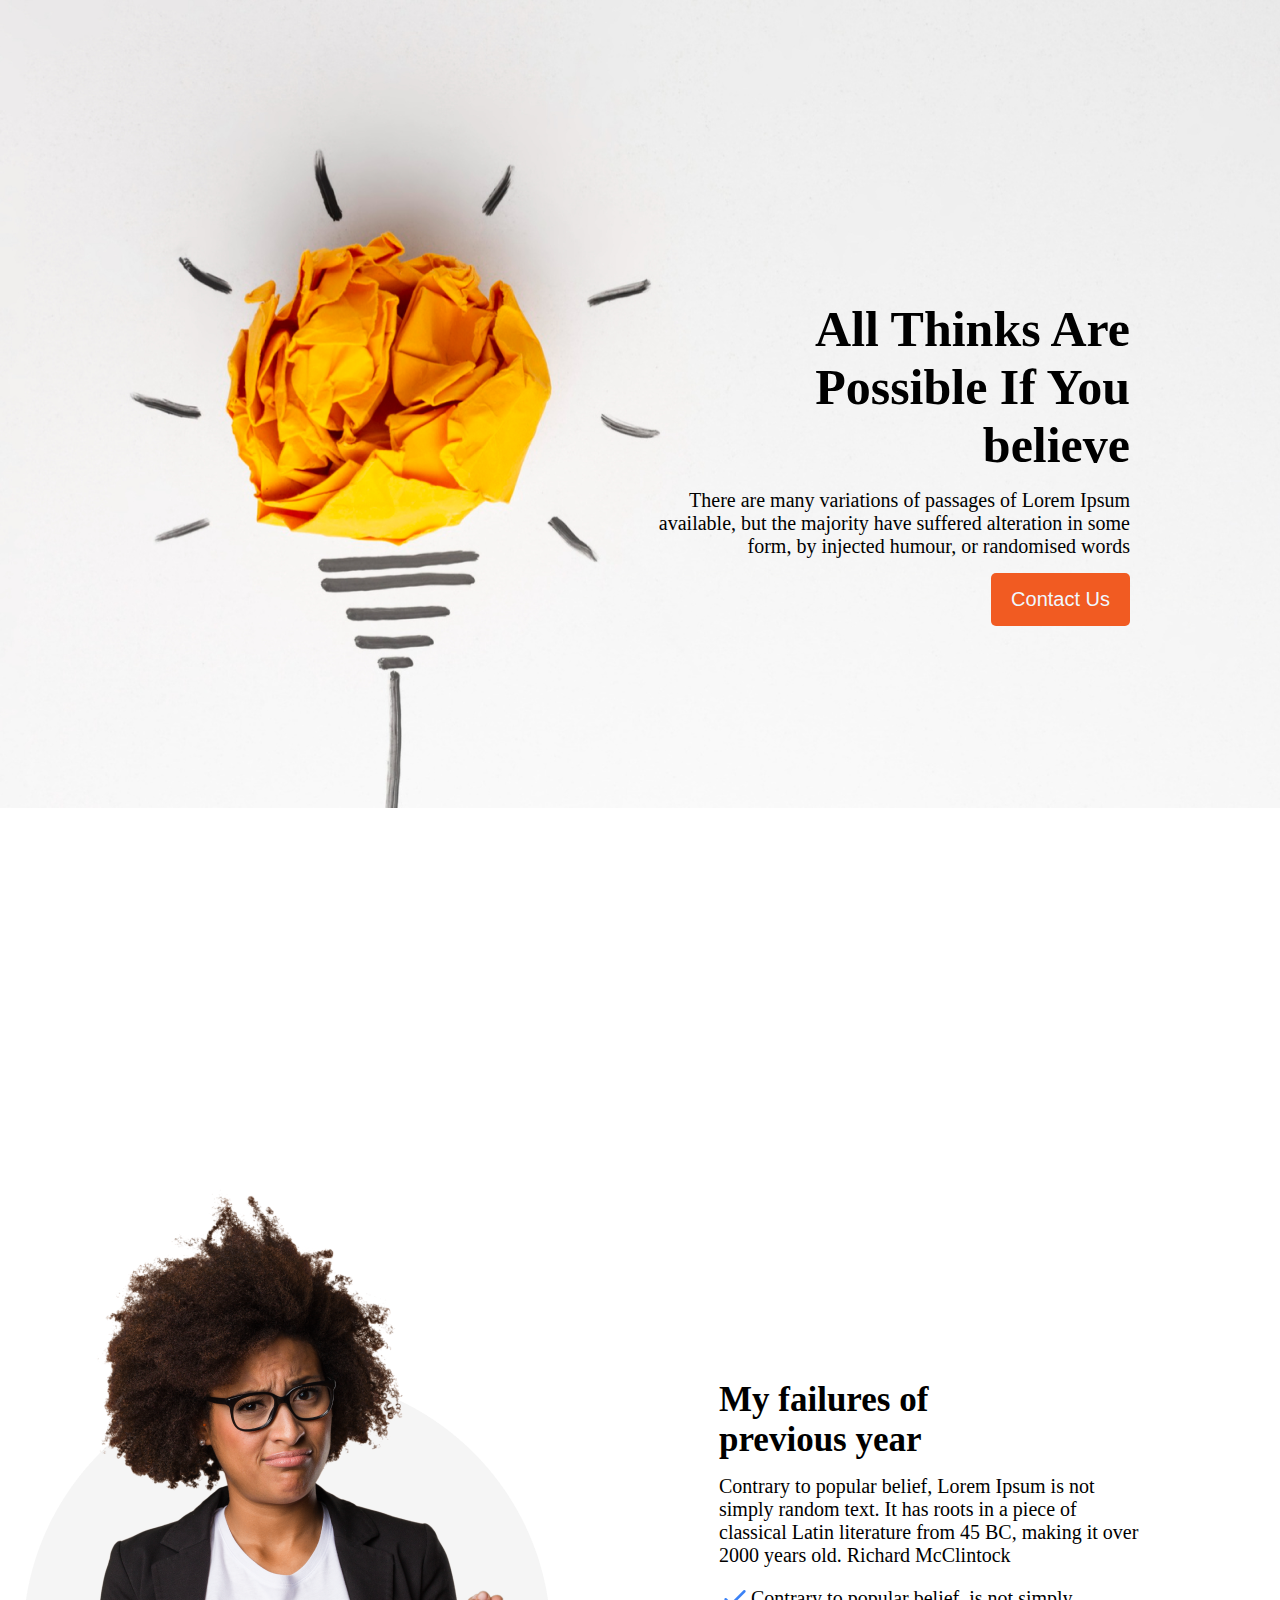
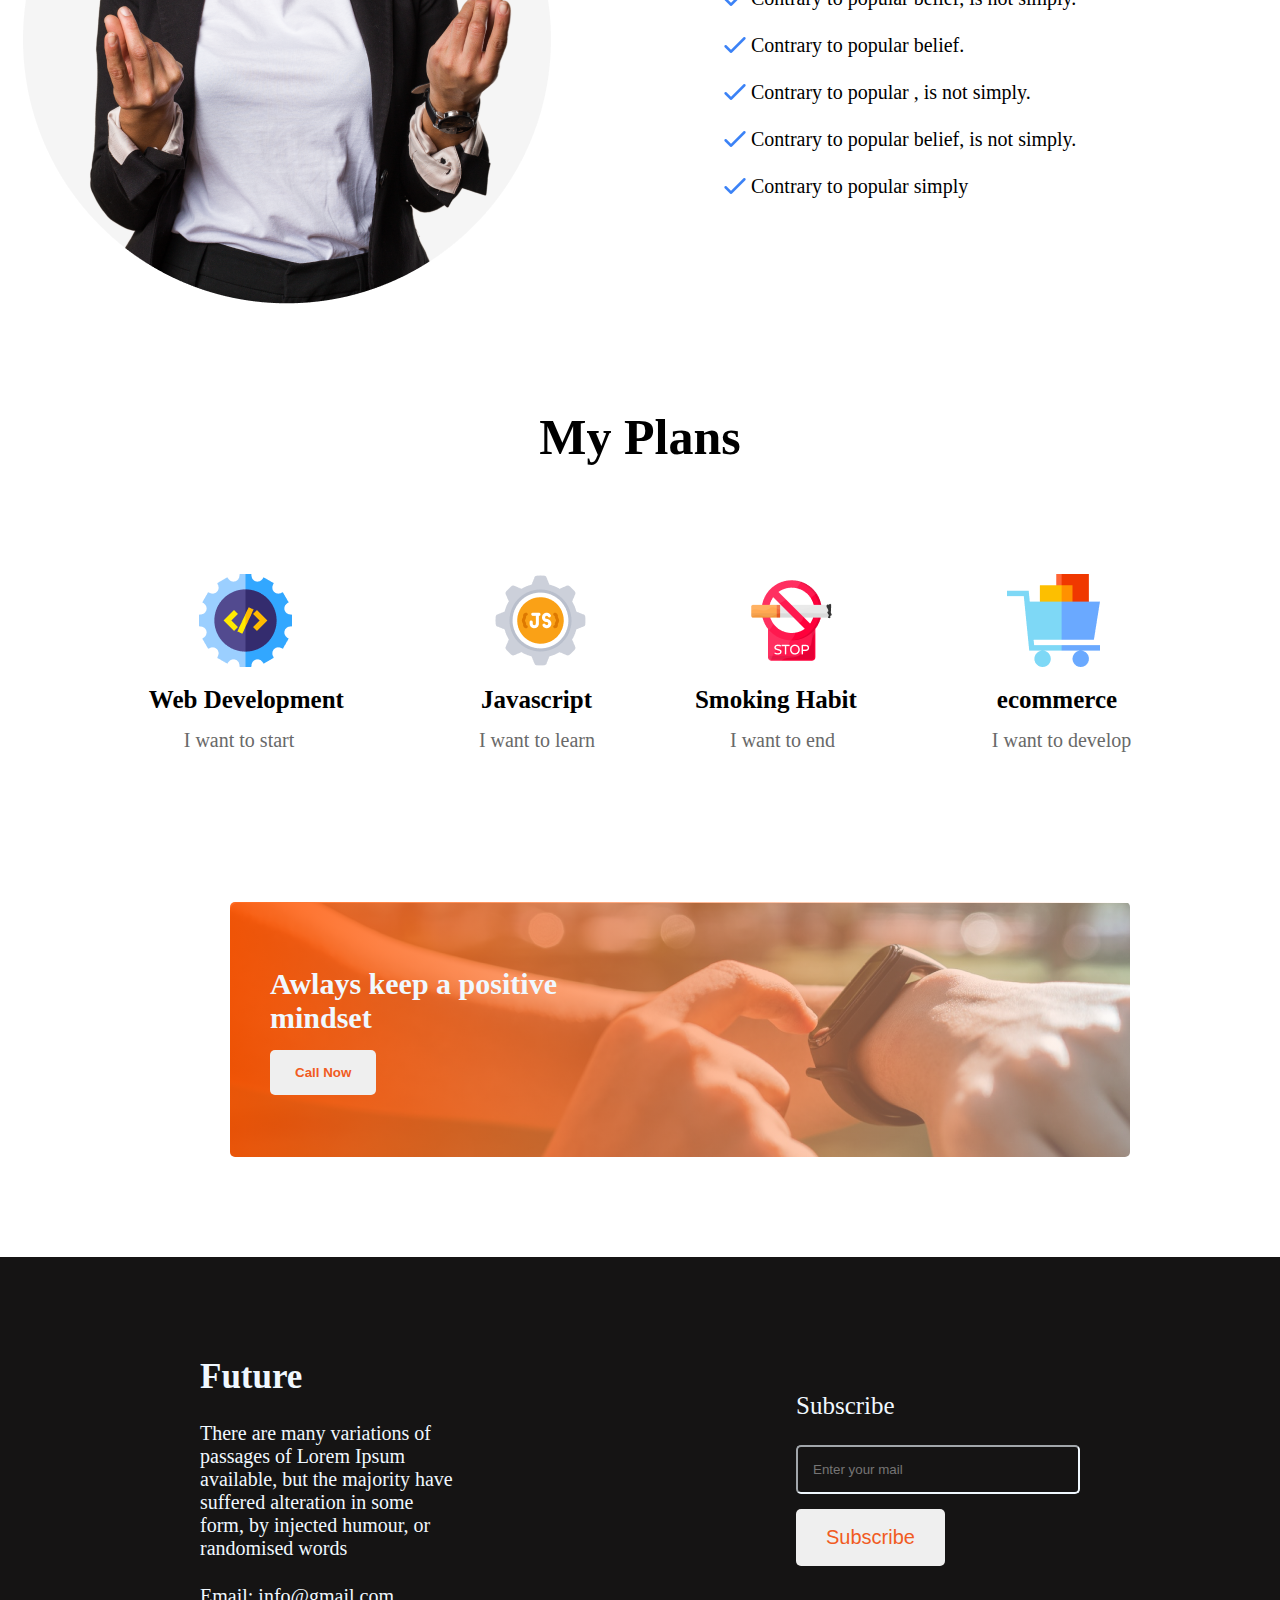
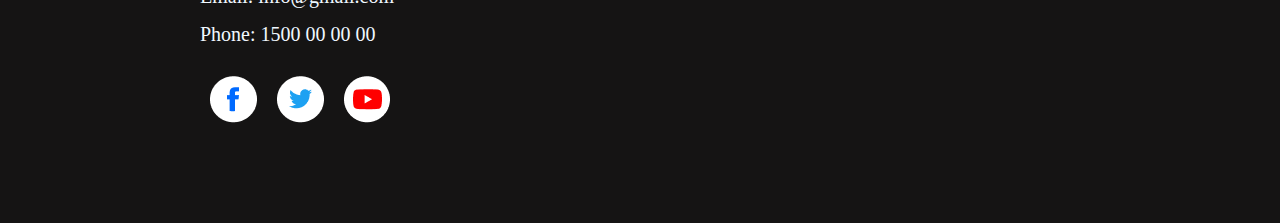
==== index.html @ 07697f9b "second commit" ====
<!DOCTYPE html>
<html lang="en">
    <head>
        <meta charset="UTF-8">
        <meta http-equiv="X-UA-Compatible" content="IE=edge">
        <meta name="viewport" content="width=device-width, initial-scale=1.0">
        <title>portfolio</title>
        <link rel="stylesheet" href="style.css">
    </head>
    <body>
        <header class="header">
            <div class="header_text">
                <h2>All Thinks Are <br> Possible If You<br> believe</h2>
                <p>There are many variations of passages of Lorem Ipsum <br>
                    available, but the majority have suffered alteration in some <br>
                form, by injected humour, or randomised words</p>
                <button class="header_btn">Contact Us</button>
            </div>
        </header>
        
        
        <Section class="second">
            <div>
                <img src="images/person.png" alt="!">
            </div>
            <div class="second-right">
                <h3>My failures of<br>
                previous year</h3>
                <p>Contrary to popular belief, Lorem Ipsum is not<br>
                    simply random text. It has roots in a piece of<br>
                    classical Latin literature from 45 BC, making it over<br>
                2000 years old. Richard McClintock</p>
                <div>
                    <p class="second_para"><img src="images/icons/tick.png" alt="">Contrary to popular belief, is not simply.</p>
                    <p class="second_para"><img src="images/icons/tick.png" alt=""> Contrary to popular belief.</p>
                    <p class="second_para"><img src="images/icons/tick.png" alt=""> Contrary to popular , is not simply.</p>
                    <p class="second_para"><img src="images/icons/tick.png" alt=""> Contrary to popular belief, is not simply.</p>
                    <p class="second_para"><img src="images/icons/tick.png" alt=""> Contrary to popular simply</p>
                </div>
                
            </div>
            
        </Section>
        <section class="third">
            <h2 class="third_heading">My Plans</h2> <br>
            <div class="third_div_boxes">
                <div class="third_box">
                    <img src="images/icons/web.png" class="third_img" alt="">
                    <p class="third_title">Web Development</p>
                    <p class="third_paragraph">I want to start</p>
                </div>
                <div class="third_box">
                    <img src="images/icons/js.png" class="third_img" alt="">
                    <p class="third_title_js">Javascript</p>
                    <p class="third_paragraph">I want to learn</p>
                </div>
                <div class="third_box">
                    <img src="images/icons/smoke.png" class="third_img" alt="">
                    <p class="third_title">Smoking Habit</p>
                    <p class="third_paragraph">I want to end</p>
                </div>
                <div class="third_box">
                    <img src="images/icons/ecom.png" class="third_img" alt="">
                    <p class="third_title_ecom">ecommerce</p>
                    <p class="third_paragraph">I want to develop</p>
                </div>
            </div>
        </section>
        <section class="forth">
            <div class="forth_div">
                <p class="forth_text">Awlays keep a positive<br>mindset</p>
                <button class="forth_btn">Call Now</button>
            </div>
        </section>
        <section class="fifth">
            <div class="fifth_first_div">
                <h3>Future</h3>
                <p class="fifth_paragraph">There are many variations of passages of Lorem Ipsum <br>
                    available, but the majority have suffered alteration in some<br>
                form, by injected humour, or randomised words</p>
                <p>Email: info@gmail.com</p>
                <p>Phone: 1500 00 00 00</p>
                <div class="social_media">
                    
                    <img src="images/icons/fb.png" class="icon" alt="">
                    <img src="images/icons/twitter.png"  class="icon" alt="">
                    <img src="images/icons/youtube.png"  class="icon" alt="">
                    
                    
                </div>
            </div>
            <div class="fifth_second_div">
                <p class="fifth_senond_paragraph">Subscribe</p>
                <input type="email" name="email" class="fifth_input" placeholder="Enter your mail"> <br>
                <button class="fifth_btn">Subscribe</button>
            </div>
        </section>
        
        
    <footer></footer>
</body>
</html>
---- style.css ----
*{
margin: 0;
padding: 0;
}
h2{
font-size: 50px;
}
h3{
font-size: 35px;
}
p{
font-size: 20px;
padding-top: 15px;
}
.header{
background-image: url(images/banner/banner1.png);
background-repeat: no-repeat;
background-size: 80;
/* background-size: auto; */
height: 120vh;
}
.header_text{
text-align: right;
justify-content: right;
padding-top: 300px;
padding-right: 150px;
}
.header_btn{
font-size: 20px;
margin-top: 15px;
padding: 15px 20px;
border-radius: 5px;
border: none;
color: aliceblue;
background-color: #F15B22;
}
/* second section */
.second{
margin-top: 100px;
display: flex;
}
.second-right{
padding-left: 150px;
padding-top: 200px;
}
.second_para{
    display: flex;
    align-items: center;
}

/* section third */
.third{
margin-top: 100px;
}
.third_heading{
text-align: center;
margin-bottom: 40px;
}
.third_div_boxes{
display: flex;
justify-content: center;
}
.third_box{
margin: 50px;
}
.third_img{
padding-left: 50px;
}
.third_title{
font-size: 25px;
font-weight: bold;
text-align: center;
}
.third_paragraph{
color:dimgray;
padding-left: 35px;
}
.third_title_js{
font-size: 25px;
font-weight: bold;
padding-left: 37px;
}
.third_title_ecom{
font-size: 25px;
font-weight: bold;
padding-left: 40px;
}
/* Forth section start */
.forth{
margin:100px 0;
height: 255px;
width: 900px;
border-radius: 5px;
background-image: linear-gradient(to right, #ff5400de,#ffffff59), url(images/watch.png);
margin-left: 230px;
}
.forth_div{
padding-top: 50px;
padding-left: 40px;
}
.forth_text{
font-size: 30px;
font-weight: 700;
color: aliceblue;
}
.forth_btn{
margin-top: 15px;
padding: 15px 25px;
color: #F15B22;
font-weight: 600;
border-radius: 5px;
border: none;
}
/* section fifth start */
.fifth{
margin-top: 100px;
background-color: #151414;
display: flex;
padding: 100px 200px;
}
.fifth_first_div{
color: aliceblue;
}
.fifth_paragraph{
margin: 10px 0;
}
.fifth_second_div{
color: aliceblue;
padding-top: 20px;
padding-left: 300px;
}
.fifth_senond_paragraph{
font-size: 25px;
}
.fifth_input{
margin: 25px 0 15px 0;
padding: 15px ;
width: 250px;
background-color: #151414;
border-color: aliceblue;
border-radius: 5px;
}
.fifth_btn{
padding: 17px 30px;
border: none;
border-radius: 5px;
color: #F15B22;
font-size: 20px;
font-weight: 400;
}
.social_media{
margin-top: 30px;
box-sizing: border-box;
display: flex;
}
.icon{
margin: 0 10px;
}
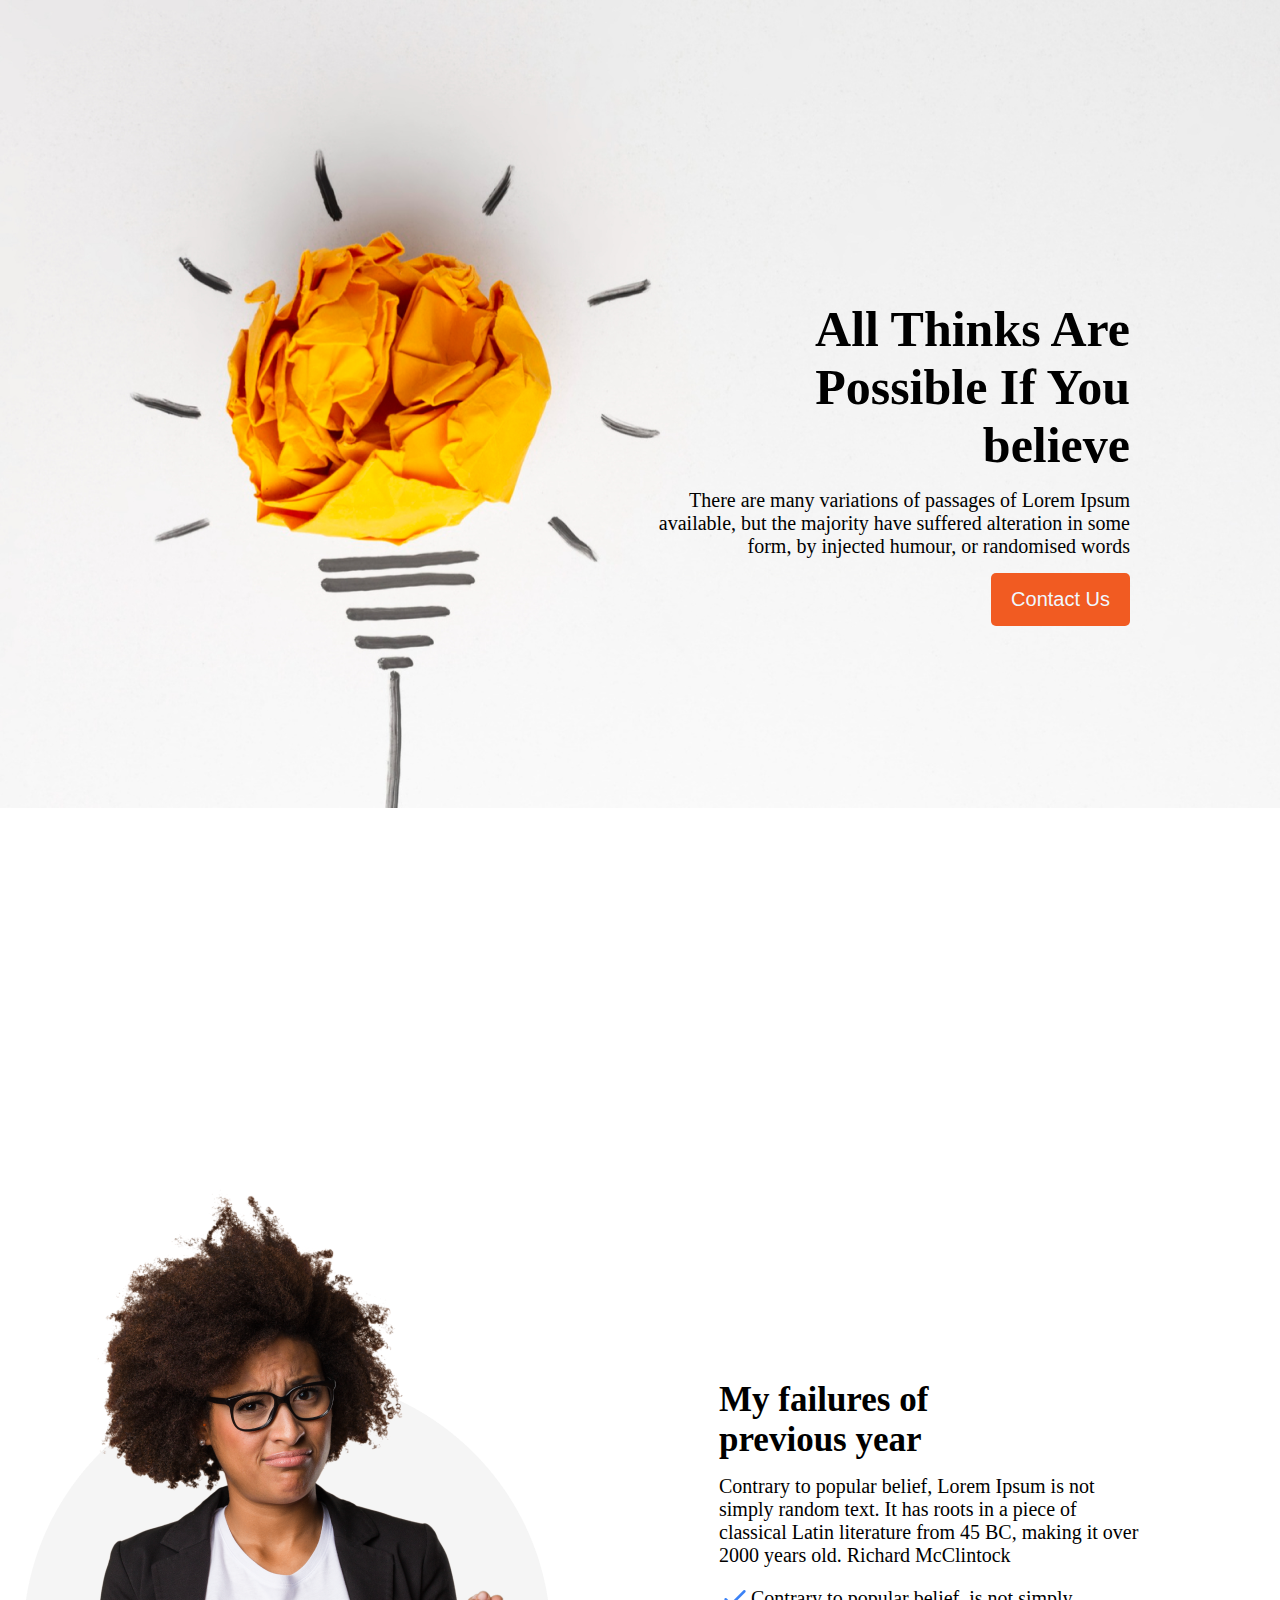
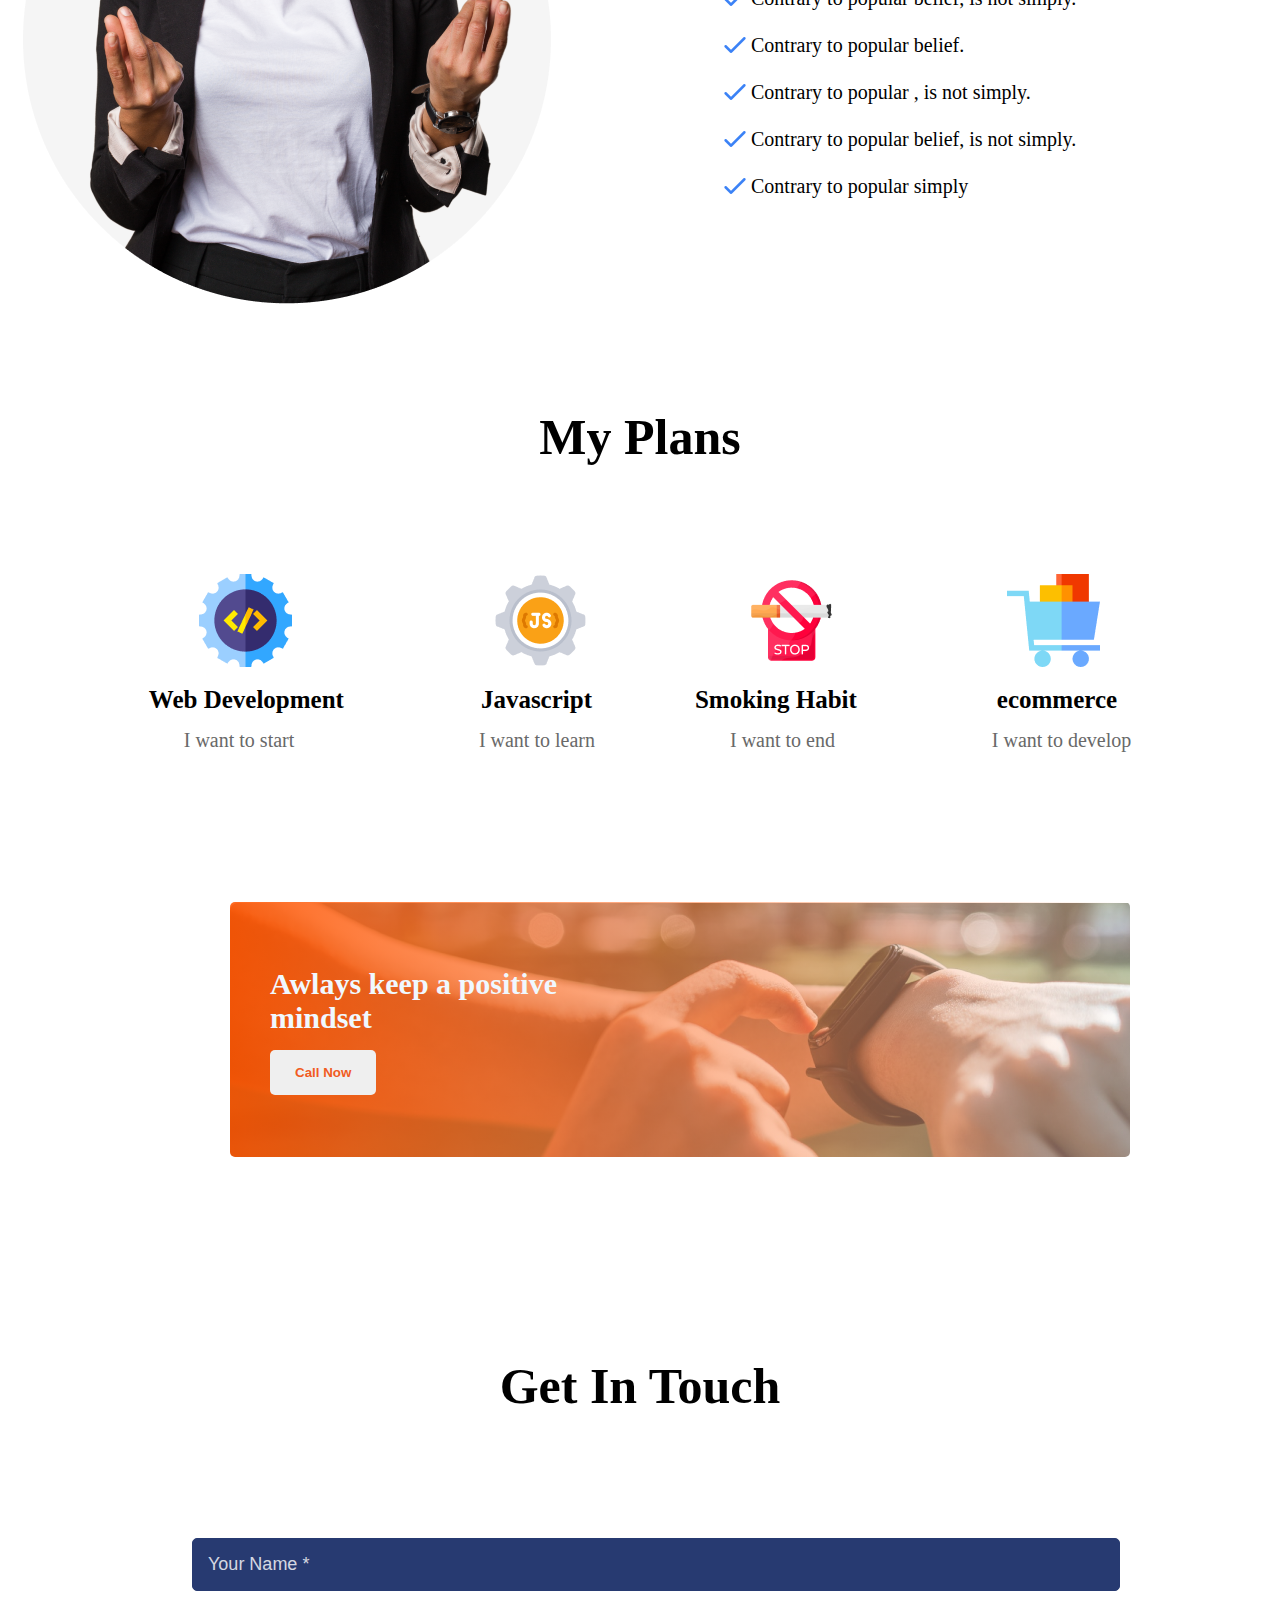
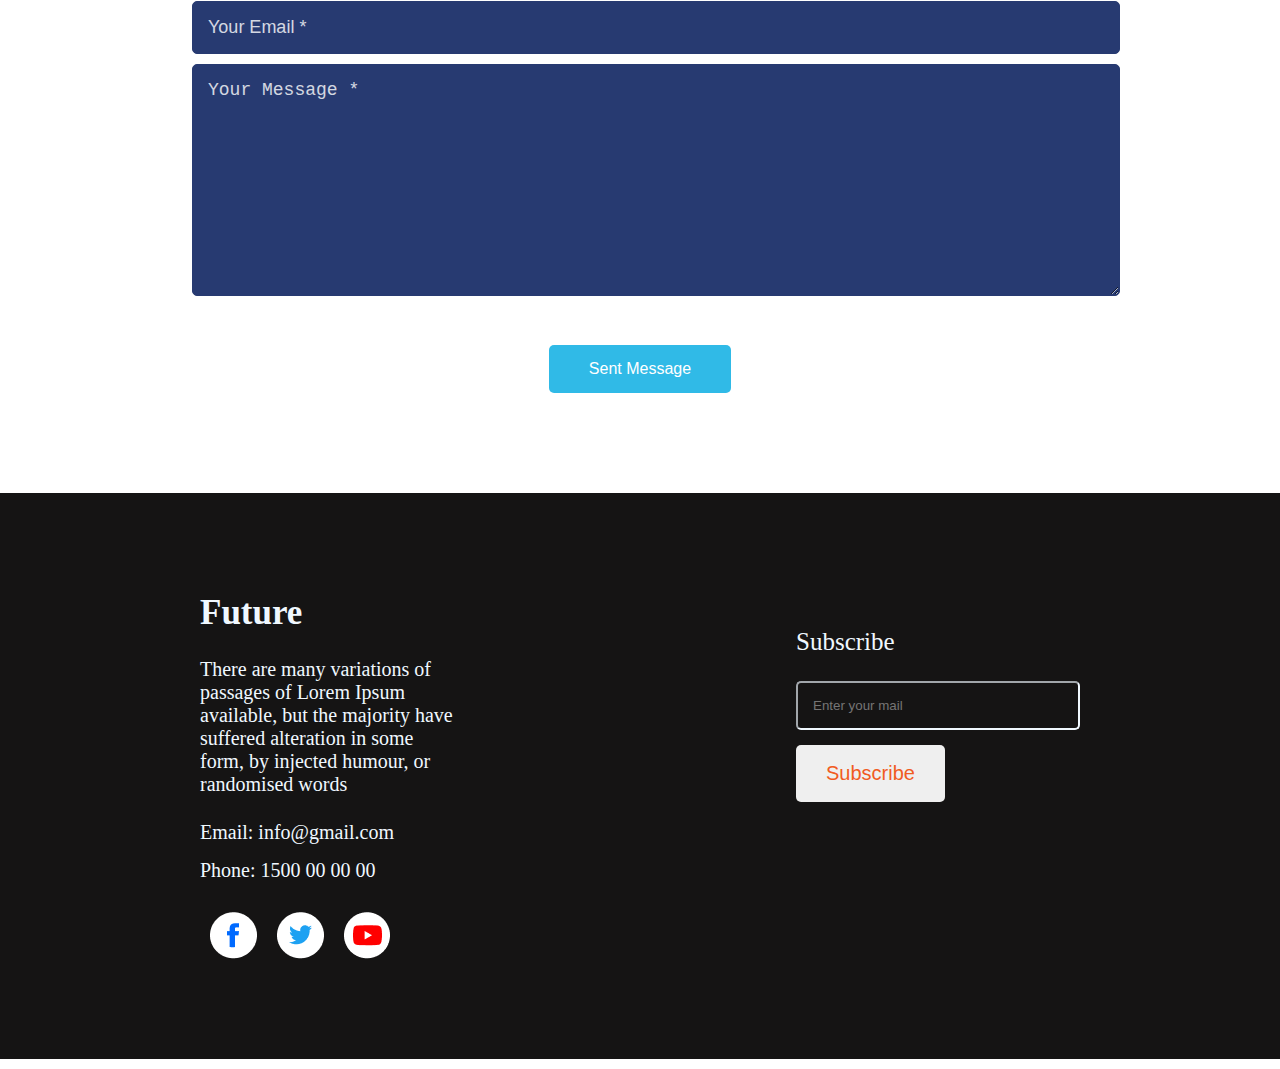
==== commit 82848a7f: "third commit" ====
--- a/index.html
+++ b/index.html
@@ -8,6 +8,7 @@
         <link rel="stylesheet" href="style.css">
     </head>
     <body>
+
         <header class="header">
             <div class="header_text">
                 <h2>All Thinks Are <br> Possible If You<br> believe</h2>
@@ -41,6 +42,7 @@
             </div>
             
         </Section>
+
         <section class="third">
             <h2 class="third_heading">My Plans</h2> <br>
             <div class="third_div_boxes">
@@ -66,12 +68,45 @@
                 </div>
             </div>
         </section>
+        
         <section class="forth">
             <div class="forth_div">
                 <p class="forth_text">Awlays keep a positive<br>mindset</p>
                 <button class="forth_btn">Call Now</button>
             </div>
         </section>
+
+
+        <section class="contact-section">
+		<div class="row">
+			<h2>Get In Touch</h2>
+			<p class="little-description">1600 Pennsylvania Ave NW, Washington, DC 20500, United States of America. Tel: (202) 456-1111
+			</p>
+		</div>
+		<form action="https://formspree.io/shahri.safin@gmail.com" method="POST">
+			<div class="row">
+				<div class="col span_1_of_2">
+					<input type="text" name="Name" placeholder="Your Name *" required>
+				</div>
+				<div class="col span_1_of_2">
+					<input type="email" name="Email" placeholder="Your Email *" required>
+				</div>
+			</div>
+			<div class="row">
+				<textarea name="message" cols="30" rows="10" placeholder="Your Message *" required></textarea>
+			</div>
+			<div class="row">
+				<input type="submit" value="Sent Message" class="btn btn-submit">
+			</div>
+		</form>
+	</section>
+
+
+
+        
+        
+        
+    <footer>
         <section class="fifth">
             <div class="fifth_first_div">
                 <h3>Future</h3>
@@ -95,8 +130,6 @@
                 <button class="fifth_btn">Subscribe</button>
             </div>
         </section>
-        
-        
-    <footer></footer>
+    </footer>
 </body>
 </html>--- a/style.css
+++ b/style.css
@@ -111,9 +111,66 @@
 border-radius: 5px;
 border: none;
 }
-/* section fifth start */
+
+
+/* contact section start */
+
+.contact-section {
+    background: linear-gradient(rgba(60, 84, 153, 0.9), rgba(60, 84, 153, 0.9));
+    background-repeat: no-repeat;
+    background-size: cover;
+    background-position: center 20%;
+    text-align: center;
+    background-attachment: fixed;
+    padding-top: 100px;
+    padding-bottom: 100px;
+}
+
+
+.contact-section .little-description {
+    color: #fff;
+    font-size: 20px;
+}
+
+.contact-section form {
+    margin-top: 5rem;
+    width: 70%;
+    margin-left: 15%;
+}
+
+.contact-section form input[type="text"],
+.contact-section form input[type="email"],
+.contact-section form textarea{
+    background: #273a71;
+    border: 1px solid  #273a71;
+    width: 100%;
+    padding: 15px;
+    border-radius: 5px;
+    font-size: 18px;
+    margin: 5px 0;
+    color: #fff;
+}
+
+.contact-section form ::placeholder {
+    color: #fff;
+    opacity: .8;
+}
+
+.btn-submit {
+    border: 0;
+    /* border-bottom: 3px solid #299ec5; */
+    background: #30bae7;
+    color: #fff;
+    padding: 15px 40px;
+    border-radius: 5px;
+    display: inline-block;
+    margin-top: 40px;
+    font-size: 16px;
+}
+
+/* section footer start */
 .fifth{
-margin-top: 100px;
+/* margin-top: 100px; */
 background-color: #151414;
 display: flex;
 padding: 100px 200px;
@@ -155,4 +212,4 @@
 }
 .icon{
 margin: 0 10px;
-}+}
